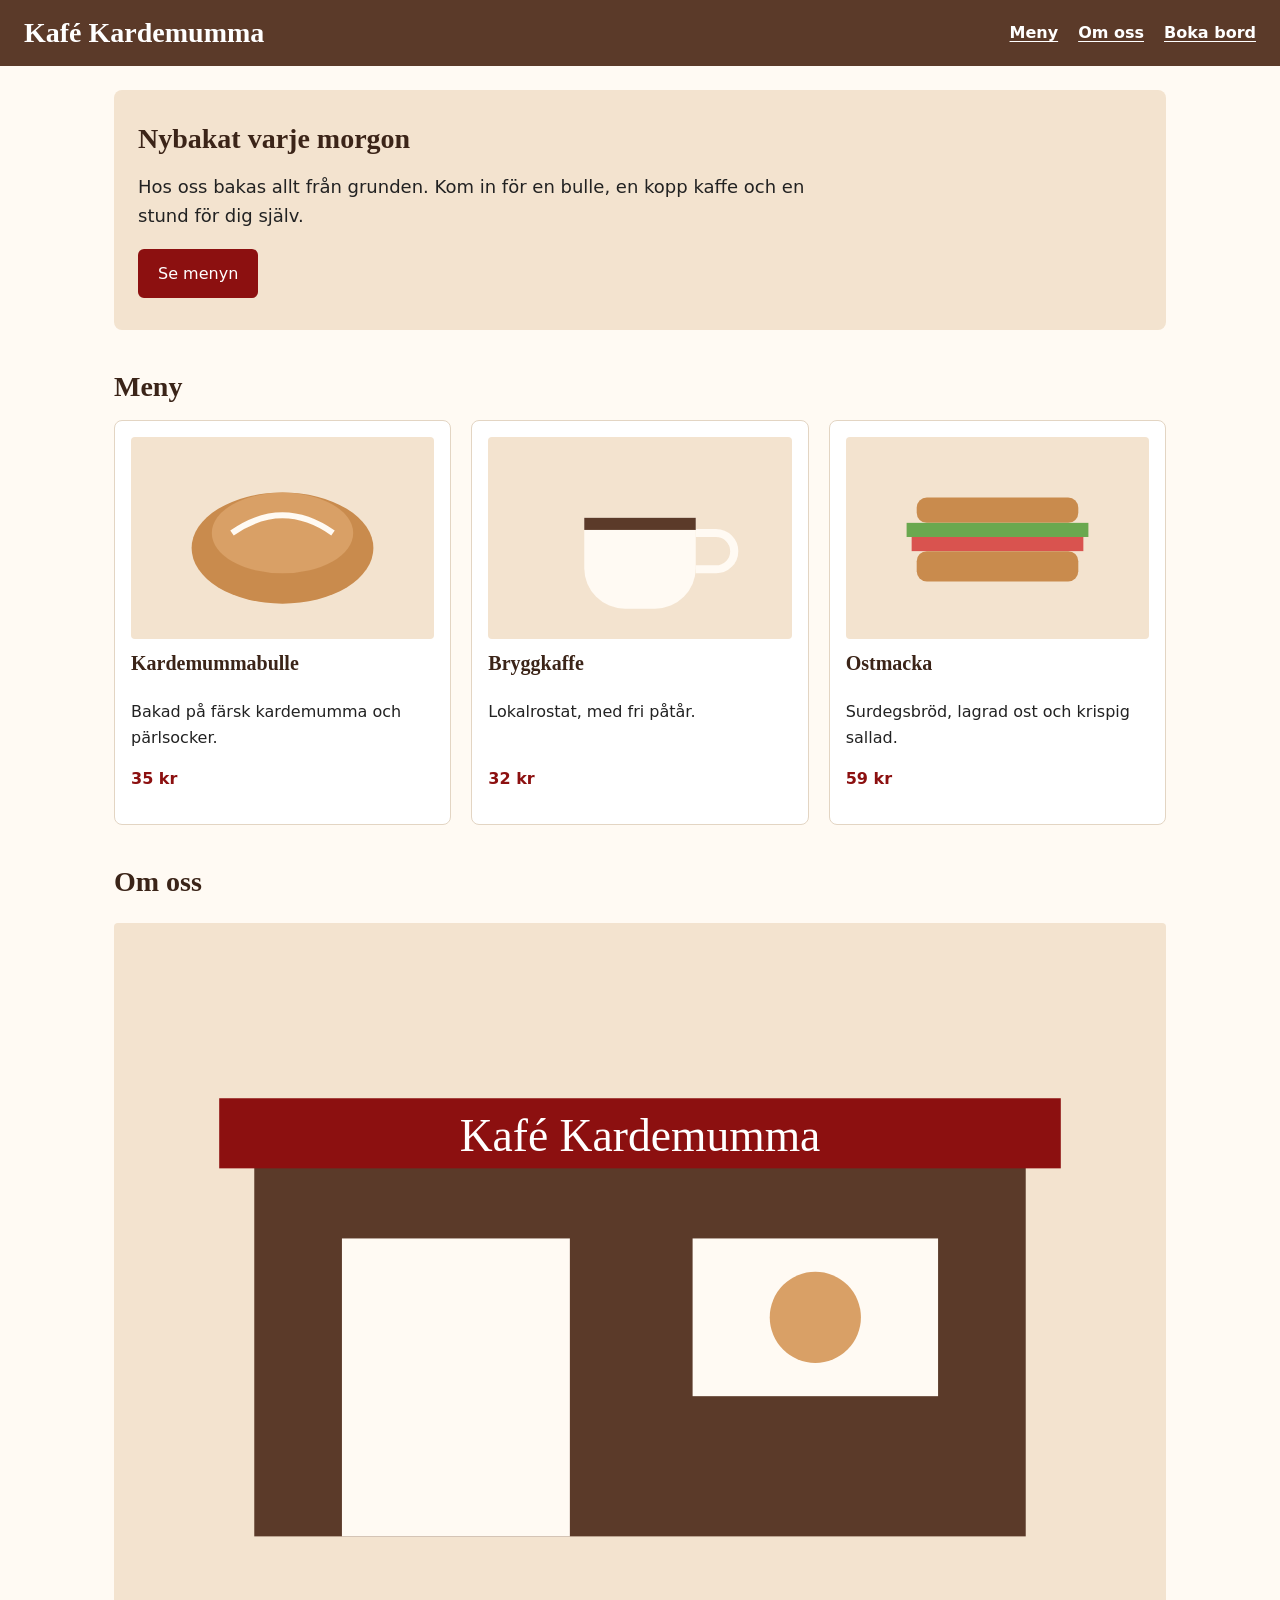
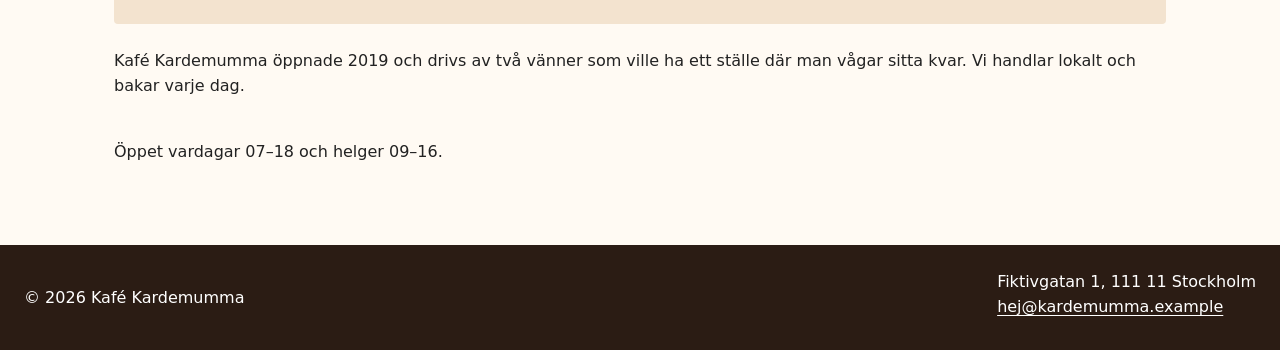
==== index.html @ 043c57f5 "Add files via upload" ====
<!DOCTYPE html>
<html lang="sv">
<head>
  <meta charset="UTF-8">
  <meta name="viewport" content="width=device-width, initial-scale=1.0">
  <title>Kafé Kardemumma – fika i hjärtat av Stockholm</title>
  <link rel="stylesheet" href="styles.css">
</head>
<body>
  <header>
    <h1>Kafé Kardemumma</h1>
    <nav aria-label="Huvudmeny">
      <ul>
        <li><a href="#meny">Meny</a></li>
        <li><a href="#om-oss">Om oss</a></li>
        <li><a href="kontakt.html">Boka bord</a></li>
      </ul>
    </nav>
  </header>

  <main>
    <section id="hero">
      <h2>Nybakat varje morgon</h2>
      <p>Hos oss bakas allt från grunden. Kom in för en bulle, en kopp kaffe och en stund för dig själv.</p>
      <a href="#meny" class="knapp">Se menyn</a>
    </section>

    <section id="meny">
      <h2>Meny</h2>
      <div class="meny-lista">
      <article>
        <img src="images/bulle.svg" alt="Illustration av en kardemummabulle">
        <h3>Kardemummabulle</h3>
        <p>Bakad på färsk kardemumma och pärlsocker.</p>
        <p class="pris">35 kr</p>
      </article>
      <article>
        <img src="images/kaffe.svg" alt="Illustration av en kaffekopp">
        <h3>Bryggkaffe</h3>
        <p>Lokalrostat, med fri påtår.</p>
        <p class="pris">32 kr</p>
      </article>
      <article>
        <img src="images/smorgas.svg" alt="Illustration av en smörgås">
        <h3>Ostmacka</h3>
        <p>Surdegsbröd, lagrad ost och krispig sallad.</p>
        <p class="pris">59 kr</p>
      </article>
      </div>
    </section>

    <section id="om-oss">
      <h2>Om oss</h2>
      <img src="images/kafe.svg" alt="Illustration av Kafé Kardemummas fasad">
      <p>Kafé Kardemumma öppnade 2019 och drivs av två vänner som ville ha ett ställe där man vågar sitta kvar. Vi handlar lokalt och bakar varje dag.</p>
      <p>Öppet vardagar 07–18 och helger 09–16.</p>
    </section>
  </main>

  <footer>
    <p>&copy; 2026 Kafé Kardemumma</p>
    <address>
      Fiktivgatan 1, 111 11 Stockholm<br>
      <a href="mailto:hej@kardemumma.example">hej@kardemumma.example</a>
    </address>
  </footer>
</body>
</html>
---- styles.css ----
/* ===== Dag 3: grunder, boxmodell ===== */
*,
*::before,
*::after {
  box-sizing: border-box;
}

body {
  margin: 0;
  font-family: Arial, sans-serif;
  color: #222222;
  background-color: #fffaf3;
}

header {
  background-color: #5b3a29;
  color: #ffffff;
  padding: 16px 24px;
}

header h1 {
  margin: 0 0 8px;
}

nav ul {
  list-style: none;
  margin: 0;
  padding: 0;
}

nav a {
  color: #ffffff;
}

main {
  padding: 24px;
  max-width: 1100px;
  margin: 0 auto;
}

section {
  margin-bottom: 40px;
}

article {
  background-color: #ffffff;
  border: 1px solid #e3d5c3;
  border-radius: 8px;
  padding: 16px;
  margin-bottom: 16px;
}

article img,
#om-oss img {
  max-width: 100%;
  height: auto;
  border-radius: 4px;
}

.knapp {
  display: inline-block;
  background-color: #8c1010;
  color: #ffffff;
  padding: 12px 20px;
  border: 0;
  border-radius: 6px;
  text-decoration: none;
}

footer {
  background-color: #2b1c14;
  color: #ffffff;
  padding: 24px;
}

footer a {
  color: #ffffff;
}

address {
  font-style: normal;
}

/* ===== Dag 4: typografi och färg ===== */
body {
  font-family: system-ui, -apple-system, "Segoe UI", Roboto, sans-serif;
  font-size: 1rem;
  line-height: 1.6;
}

h1,
h2,
h3 {
  font-family: Georgia, "Times New Roman", serif;
  line-height: 1.2;
  color: #3b2418;
}

header h1 {
  color: #ffffff;
  font-size: 1.75rem;
}

h2 {
  font-size: 1.75rem;
  margin: 0 0 16px;
}

h3 {
  font-size: 1.25rem;
  margin: 12px 0 8px;
}

.pris {
  font-weight: 700;
  color: #8c1010;
}

a {
  color: #8c1010;
  text-underline-offset: 3px;
}

a:hover {
  color: #5e0a0a;
}

nav a {
  font-weight: 600;
}

.knapp:hover {
  background-color: #6f0c0c;
}

a:focus-visible,
button:focus-visible,
input:focus-visible,
select:focus-visible,
textarea:focus-visible {
  outline: 3px solid #1a73e8;
  outline-offset: 2px;
}

#hero {
  background-color: #f3e3cf;
  padding: 32px 24px;
  border-radius: 8px;
}

#hero p {
  font-size: 1.125rem;
  max-width: 60ch;
}

/* Formulär */
.falt,
.val {
  margin-bottom: 16px;
}

label {
  display: block;
  font-weight: 600;
  margin-bottom: 4px;
}

.val label {
  display: inline;
  font-weight: 400;
  margin-left: 8px;
}

input[type="text"],
input[type="email"],
input[type="tel"],
input[type="date"],
select,
textarea {
  width: 100%;
  max-width: 28rem;
  padding: 10px 12px;
  border: 2px solid #8a7a6a;
  border-radius: 6px;
  font: inherit;
}

fieldset {
  border: 1px solid #e3d5c3;
  border-radius: 8px;
  margin: 0 0 16px;
  padding: 12px 16px;
}

legend {
  font-weight: 700;
  padding: 0 8px;
}

/* ===== Dag 5: Flexbox ===== */
header {
  display: flex;
  flex-wrap: wrap;
  align-items: center;
  justify-content: space-between;
  gap: 8px 24px;
}

header h1 {
  margin: 0;
}

nav ul {
  display: flex;
  gap: 20px;
}

footer {
  display: flex;
  flex-wrap: wrap;
  justify-content: space-between;
  gap: 16px;
}

article {
  display: flex;
  flex-direction: column;
}

article .pris {
  margin-top: auto;
}

/* ===== Dag 6: Grid ===== */
.meny-lista {
  display: grid;
  grid-template-columns: repeat(auto-fit, minmax(240px, 1fr));
  gap: 20px;
}

.meny-lista article {
  margin-bottom: 0;
}

#om-oss {
  display: grid;
  grid-template-columns: 1fr;
  gap: 8px 32px;
}

#om-oss h2 {
  grid-column: 1 / -1;
}
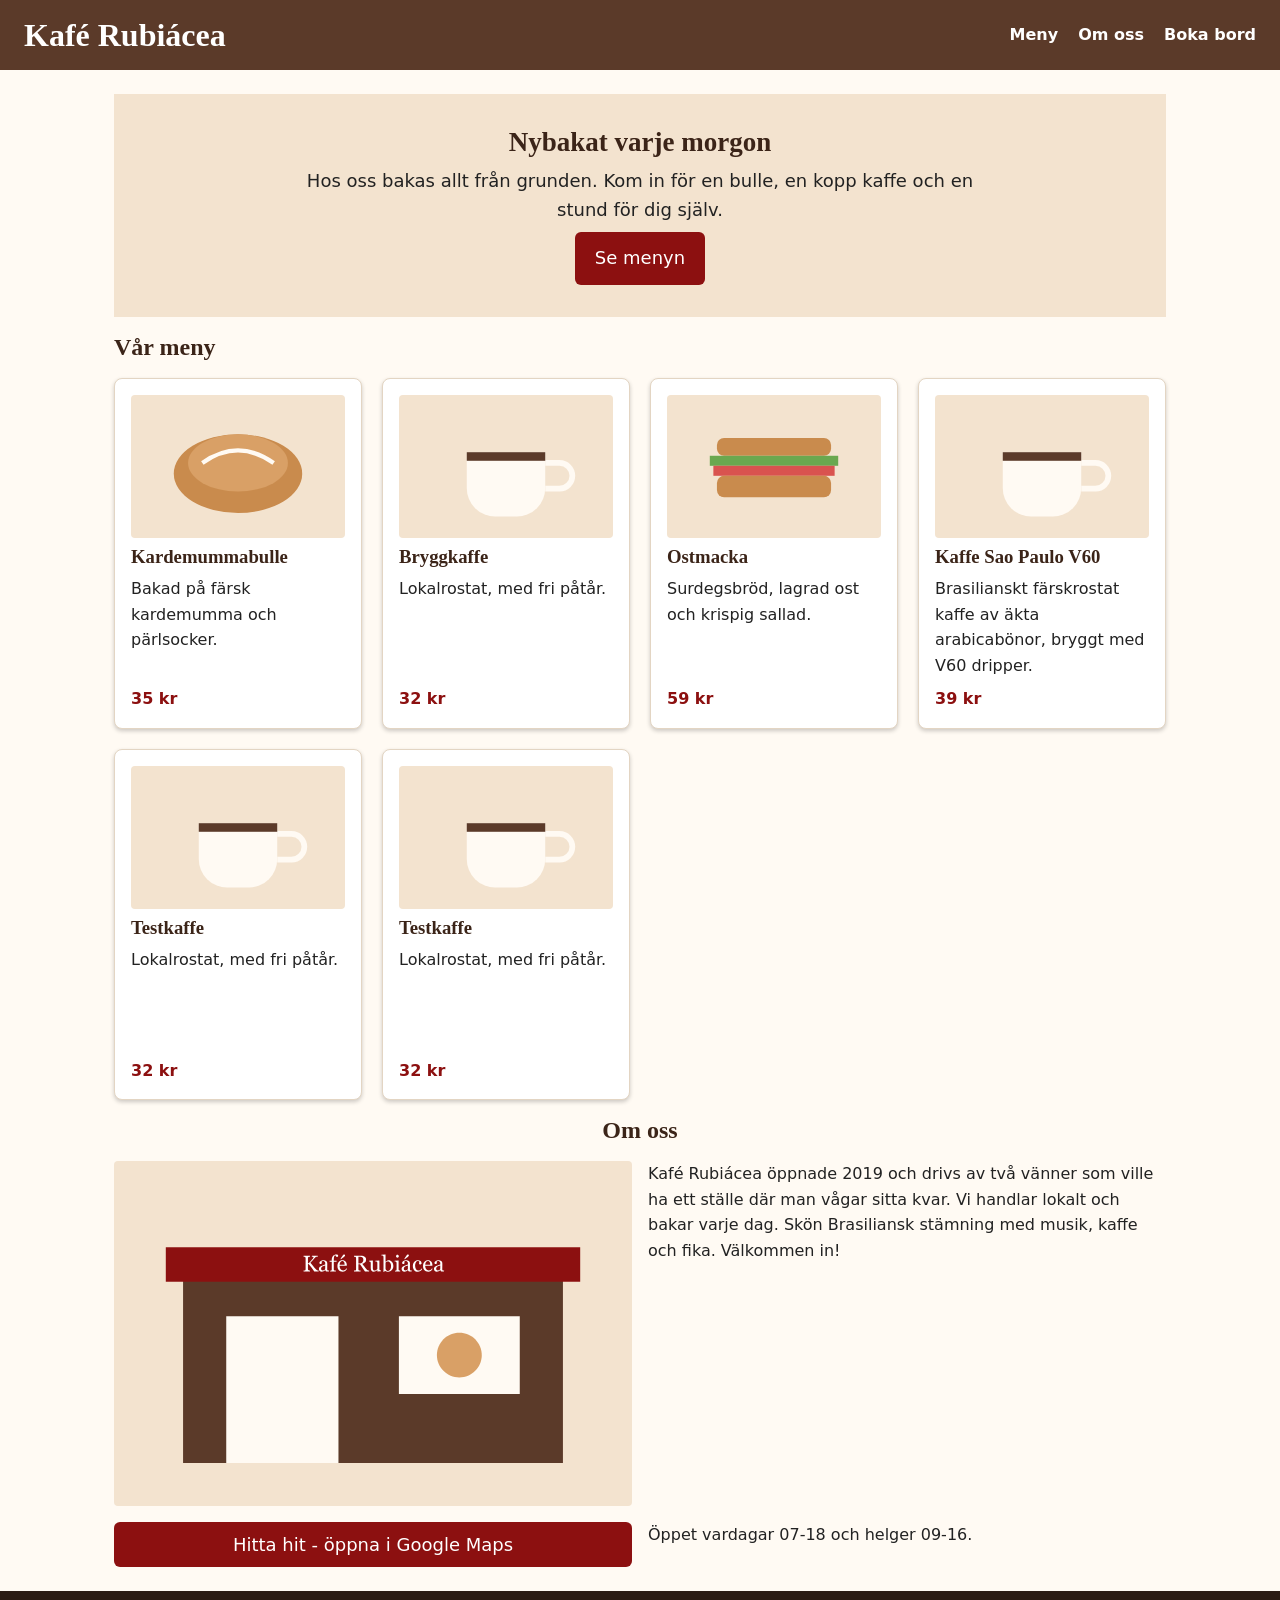
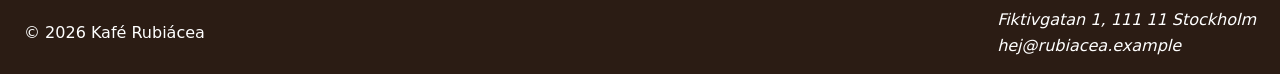
==== commit d9e8b470: "carry over prev files" ====
--- a/index.html
+++ b/index.html
@@ -1,19 +1,21 @@
 <!DOCTYPE html>
 <html lang="sv">
+
 <head>
   <meta charset="UTF-8">
   <meta name="viewport" content="width=device-width, initial-scale=1.0">
-  <title>Kafé Kardemumma – fika i hjärtat av Stockholm</title>
+  <title>Kafé Rubiácea - fika i hjärtat av Stockholm</title>
   <link rel="stylesheet" href="styles.css">
 </head>
+
 <body>
   <header>
-    <h1>Kafé Kardemumma</h1>
+    <h1>Kafé Rubiácea</h1>
     <nav aria-label="Huvudmeny">
       <ul>
-        <li><a href="#meny">Meny</a></li>
-        <li><a href="#om-oss">Om oss</a></li>
-        <li><a href="kontakt.html">Boka bord</a></li>
+        <li><a href="#menu">Meny</a></li>
+        <li><a href="#about">Om oss</a></li>
+        <li><a href="contact.html">Boka bord</a></li>
       </ul>
     </nav>
   </header>
@@ -21,48 +23,85 @@
   <main>
     <section id="hero">
       <h2>Nybakat varje morgon</h2>
-      <p>Hos oss bakas allt från grunden. Kom in för en bulle, en kopp kaffe och en stund för dig själv.</p>
-      <a href="#meny" class="knapp">Se menyn</a>
+      <p>Hos oss bakas allt från grunden. Kom in för en bulle,
+        en kopp kaffe och en stund för dig själv.
+      </p>
+      <a href="#menu" class="btn">Se menyn</a>
     </section>
 
-    <section id="meny">
-      <h2>Meny</h2>
-      <div class="meny-lista">
-      <article>
-        <img src="images/bulle.svg" alt="Illustration av en kardemummabulle">
-        <h3>Kardemummabulle</h3>
-        <p>Bakad på färsk kardemumma och pärlsocker.</p>
-        <p class="pris">35 kr</p>
-      </article>
-      <article>
-        <img src="images/kaffe.svg" alt="Illustration av en kaffekopp">
-        <h3>Bryggkaffe</h3>
-        <p>Lokalrostat, med fri påtår.</p>
-        <p class="pris">32 kr</p>
-      </article>
-      <article>
-        <img src="images/smorgas.svg" alt="Illustration av en smörgås">
-        <h3>Ostmacka</h3>
-        <p>Surdegsbröd, lagrad ost och krispig sallad.</p>
-        <p class="pris">59 kr</p>
-      </article>
+    <section id="menu">
+      <h2>Vår meny</h2>
+      <div class="menu-list">
+        <article>
+          <img src="images/bulle.svg" alt="Nybakad kardemummabulle" width="400">
+          <h3>Kardemummabulle</h3>
+          <p>Bakad på färsk kardemumma och pärlsocker.</p>
+          <p class="price">35 kr</p>
+        </article>
+        <article>
+          <img src="images/kaffe.svg" alt="En kopp bryggkaffe" width="400">
+          <h3>Bryggkaffe</h3>
+          <p>Lokalrostat, med fri påtår.</p>
+          <p class="price">32 kr</p>
+        </article>
+        <article>
+          <img src="images/smorgas.svg" alt="Ostmacka på surdegsbröd" width="400">
+          <h3>Ostmacka</h3>
+          <p>Surdegsbröd, lagrad ost och krispig sallad.</p>
+          <p class="price">59 kr</p>
+        </article>
+        <article class="special">
+          <img src="images/kaffe.svg" alt="En kopp brasilianskt kaffe" width="400">
+          <h3>Kaffe Sao Paulo V60</h3>
+          <p>Brasilianskt färskrostat kaffe av äkta arabicabönor, bryggt med V60 dripper.</p>
+          <p class="price">39 kr</p>
+        </article>
+
+        <article class="test">
+          <img src="images/kaffe.svg" alt="En kopp bryggkaffe" width="400">
+          <h3>Testkaffe</h3>
+          <p>Lokalrostat, med fri påtår.</p>
+          <p class="price">32 kr</p>
+        </article>
+        <article class="test">
+          <img src="images/kaffe.svg" alt="En kopp bryggkaffe" width="400">
+          <h3>Testkaffe</h3>
+          <p>Lokalrostat, med fri påtår.</p>
+          <p class="price">32 kr</p>
+        </article>
       </div>
     </section>
 
-    <section id="om-oss">
+    <section id="about">
       <h2>Om oss</h2>
-      <img src="images/kafe.svg" alt="Illustration av Kafé Kardemummas fasad">
-      <p>Kafé Kardemumma öppnade 2019 och drivs av två vänner som ville ha ett ställe där man vågar sitta kvar. Vi handlar lokalt och bakar varje dag.</p>
-      <p>Öppet vardagar 07–18 och helger 09–16.</p>
+      <img src="images/kafe-rubiacea.svg" alt="Kafé Rubiáceas lokal i Stockholm" width="600">
+      <p>Kafé Rubiácea öppnade 2019 och drivs av två vänner
+        som ville ha ett ställe där man vågar sitta kvar.
+        Vi handlar lokalt och bakar varje dag.
+        Skön Brasiliansk stämning med musik, kaffe och fika.
+        Välkommen in!
+      </p>
+      <p>Öppet vardagar 07-18 och helger 09-16.</p>
+
+      <button class="btn" type="button" onclick="window.open('https://maps.app.goo.gl/s6EpZg2KsWgxqwR49', '_blank')">
+        Hitta hit - öppna i Google Maps
+      </button>
+      <!-- Funkar nog bäst med <a href> tag här, 
+        men testar använda knapp, båda bättre än <div>: 
+        visar browsern att det är interaktivt,
+        ger fokus och tabbning,
+        visar funktionen för skärmläsare 
+      -->
     </section>
   </main>
 
   <footer>
-    <p>&copy; 2026 Kafé Kardemumma</p>
+    <p>&copy; 2026 Kafé Rubiácea</p>
     <address>
       Fiktivgatan 1, 111 11 Stockholm<br>
-      <a href="mailto:hej@kardemumma.example">hej@kardemumma.example</a>
+      <a href="mailto:hej@rubiacea.example">hej@rubiacea.example</a>
     </address>
   </footer>
 </body>
-</html>
+
+</html>
--- a/styles.css
+++ b/styles.css
@@ -1,253 +1,250 @@
-/* ===== Dag 3: grunder, boxmodell ===== */
+:root {
+	--color-background: #fffaf3;
+	--color-header: #5b3a29;
+	--color-footer: #2b1c14;
+	--color-accent: #8c1010;
+	--color-accent-hover: #6f0c0c;
+	--color-text: #222222;
+	--color-text-light: #ffffff;
+	--color-heading: #3b2418;
+	--color-card-background: #ffffff;
+	--color-card-border: #e3d5c3;
+	--color-hero-background: #f3e3cf;
+	--color-link: #8c1010;
+	--color-link-hover: #5e0a0a;
+	--color-focus: #1a73e8;
+	--color-input-border: #8a7a6a;
+
+	--font-family-body: system-ui, Segoe UI, Roboto, sans-serif;
+	--font-size-body: 1rem;
+	--line-height-body: 1.6;
+
+	--font-family-heading: Georgia, serif;
+	--font-size-h1: 1.75rem;
+	--font-size-h2: 1.75rem;
+	--font-size-h3: 1.25rem;
+	--line-height-heading: 1.2;
+
+	--font-family-hero: system-ui;
+	--font-size-hero: 1.125rem;
+	--line-height-hero: 1.6;
+}
+/* 
+*Kontrastkontroll:
+*Rubrik och nav mot header-bakgrund = 10:1
+*(röd accent-färg för nav mot brun headerbakgrund ger 1.06:1, funkar ej)
+*Rubrik mot hero-bakgrund = 11:1
+*Brödtext mot hero-bakgrund = 12.6:1
+*Text mot knapp-bakgrund = 9.5:1
+*Pristext mot kortbakgrund = 9.5:1
+*/
+
 *,
 *::before,
 *::after {
-  box-sizing: border-box;
+	box-sizing: border-box;
+	padding: 0;
+	margin: 0;
+}
+*:focus-visible {
+	outline: 3px solid var(--color-focus);
+	outline-offset: 2px;
 }
 
 body {
-  margin: 0;
-  font-family: Arial, sans-serif;
-  color: #222222;
-  background-color: #fffaf3;
-}
-
-header {
-  background-color: #5b3a29;
-  color: #ffffff;
-  padding: 16px 24px;
-}
-
-header h1 {
-  margin: 0 0 8px;
-}
-
-nav ul {
-  list-style: none;
-  margin: 0;
-  padding: 0;
-}
-
-nav a {
-  color: #ffffff;
-}
-
-main {
-  padding: 24px;
-  max-width: 1100px;
-  margin: 0 auto;
-}
-
-section {
-  margin-bottom: 40px;
-}
-
-article {
-  background-color: #ffffff;
-  border: 1px solid #e3d5c3;
-  border-radius: 8px;
-  padding: 16px;
-  margin-bottom: 16px;
-}
-
-article img,
-#om-oss img {
-  max-width: 100%;
-  height: auto;
-  border-radius: 4px;
-}
-
-.knapp {
-  display: inline-block;
-  background-color: #8c1010;
-  color: #ffffff;
-  padding: 12px 20px;
-  border: 0;
-  border-radius: 6px;
-  text-decoration: none;
-}
-
-footer {
-  background-color: #2b1c14;
-  color: #ffffff;
-  padding: 24px;
-}
-
-footer a {
-  color: #ffffff;
-}
-
-address {
-  font-style: normal;
-}
-
-/* ===== Dag 4: typografi och färg ===== */
-body {
-  font-family: system-ui, -apple-system, "Segoe UI", Roboto, sans-serif;
-  font-size: 1rem;
-  line-height: 1.6;
+	background-color: var(--color-background);
+	color: var(--color-text);
+	font-family: var(--font-family-body);
+	font-size: var(--font-size-body);
+	line-height: var(--line-height-body);
+
+  /* display: grid;
+  grid-template-rows: auto 1fr auto; */
+
+  min-height: 100vh;
+	/* display: flex;
+	flex-direction: column;
+	justify-content: space-between; */
+	/* gap: 16px; */
 }
 
 h1,
 h2,
 h3 {
-  font-family: Georgia, "Times New Roman", serif;
-  line-height: 1.2;
-  color: #3b2418;
-}
-
+	color: var(--color-heading);
+	font-family: var(--font-family-heading);
+	line-height: var(--line-height-heading);
+}
+
+/* *Flexbox, Motivering:
+* Ändras endast horizontellt på en linje, med eventuell wrap (eller hamburger meny) */
+header {
+	background-color: var(--color-header);
+	padding: 16px 24px;
+	display: flex;
+	justify-content: space-between;
+	align-items: center;
+	flex-wrap: wrap;
+	gap: 20px;
+}
 header h1 {
-  color: #ffffff;
-  font-size: 1.75rem;
-}
-
-h2 {
-  font-size: 1.75rem;
-  margin: 0 0 16px;
-}
-
-h3 {
-  font-size: 1.25rem;
-  margin: 12px 0 8px;
-}
-
-.pris {
-  font-weight: 700;
-  color: #8c1010;
-}
-
-a {
-  color: #8c1010;
-  text-underline-offset: 3px;
-}
-
-a:hover {
-  color: #5e0a0a;
-}
-
-nav a {
-  font-weight: 600;
-}
-
-.knapp:hover {
-  background-color: #6f0c0c;
-}
-
-a:focus-visible,
-button:focus-visible,
-input:focus-visible,
-select:focus-visible,
-textarea:focus-visible {
-  outline: 3px solid #1a73e8;
-  outline-offset: 2px;
+	color: var(--color-text-light);
+}
+nav ul {
+	list-style: none;
+	font-weight: bold;
+	display: flex;
+	gap: 20px;
+}
+
+footer {
+	background-color: var(--color-footer);
+	color: var(--color-text-light);
+	padding: 16px 24px;
+	display: flex;
+	justify-content: space-between;
+	align-items: center;
+	flex-wrap: wrap;
+	gap: 20px;
+  margin-top: auto;
+}
+
+nav a,
+footer a {
+	color: var(--color-text-light);
+	text-decoration: none;
+}
+nav a:hover,
+footer a:hover {
+	text-decoration: underline;
+}
+
+main {
+	max-width: 1100px;
+	margin: 0 auto;
+	padding: 24px;
 }
 
 #hero {
-  background-color: #f3e3cf;
-  padding: 32px 24px;
-  border-radius: 8px;
-}
-
+	background-color: var(--color-hero-background);
+	font-family: var(--font-family-hero);
+	font-size: var(--font-size-hero);
+	line-height: var(--line-height-hero);
+	padding: 32px 24px;
+	text-align: center;
+  margin-bottom: 16px;
+}
 #hero p {
-  font-size: 1.125rem;
-  max-width: 60ch;
-}
-
-/* Formulär */
-.falt,
-.val {
-  margin-bottom: 16px;
-}
-
-label {
-  display: block;
-  font-weight: 600;
-  margin-bottom: 4px;
-}
-
-.val label {
-  display: inline;
-  font-weight: 400;
-  margin-left: 8px;
-}
-
-input[type="text"],
-input[type="email"],
-input[type="tel"],
-input[type="date"],
+	max-width: 60ch;
+	margin: 8px auto;
+}
+
+/* *Grid-Layout, Motivering:
+*Skalar smidigare ned när skärmbredden minskas, 
+*oavsett hur många items/kort det är i menyn, 
+*utan media-query, med bara 60% kod jämfört med flexbox! */
+.menu-list {
+	max-width: 1100px;
+  margin: 16px 0;
+	display: grid;
+	grid-template-columns: repeat(auto-fit, minmax(240px, 1fr));
+  grid-auto-rows: 1fr;
+	gap: 20px;
+}
+/* *Flexbox-Layout i article då den bara skalas vertikalt */
+article {
+	background-color: var(--color-card-background);
+	border: 1px solid var(--color-card-border);
+	border-radius: 8px;
+	padding: 16px;
+	box-shadow: 0 2px 4px rgba(0, 0, 0, 0.2);
+	display: flex;
+	flex-direction: column;
+  align-items: flex-start;
+	gap: 8px;
+}
+ article .price {
+	color: var(--color-accent);
+	font-weight: bold;
+	margin-top: auto;
+}
+article:hover {
+	transform: scale(1.02) rotate(1deg);
+	transition: transform 0.2s ease-in-out;
+}
+
+img {
+	max-width: 100%;
+	/* height: auto; */
+	border-radius: 4px;
+}
+article img {
+  max-height: 240px;
+  width: auto;
+}
+
+/* *Grid-Layout, Motivering:
+* Delar upp bild, text och knapp (väldigt olika storlekar) 
+*i tydliga kvadranter utan behov av flex-container-divs */
+#about {
+  display: grid;
+  grid-template-columns: 1fr 1fr;
+  gap: 16px;
+}
+#about h2 {
+  text-align: center;
+  grid-column: 1 / -1
+}
+#about p {
+	max-width: 60ch;
+}
+#about .btn {
+  grid-column: 1;
+  grid-row: 3;
+}
+#about img {
+  width: 100%;
+  height: 100%;
+  object-fit: cover;
+  object-position: center;
+}
+
+.btn {
+	background-color: var(--color-accent);
+	color: var(--color-text-light);
+	font-family: var(--font-family-hero);
+	font-size: var(--font-size-hero);
+	padding: 12px 20px;
+	border: none;
+	border-radius: 6px;
+	text-decoration: none;
+	display: inline-block;
+}
+.btn:hover {
+	background-color: var(--color-accent-hover);
+	cursor: pointer;
+}
+
+input,
 select,
+fieldset,
 textarea {
-  width: 100%;
-  max-width: 28rem;
-  padding: 10px 12px;
-  border: 2px solid #8a7a6a;
-  border-radius: 6px;
-  font: inherit;
-}
-
-fieldset {
-  border: 1px solid #e3d5c3;
-  border-radius: 8px;
-  margin: 0 0 16px;
-  padding: 12px 16px;
-}
-
+	font: inherit;
+	padding: 4px 8px;
+	margin: 8px 0;
+	border-radius: 4px;
+	border: 2px solid var(--color-input-border);
+}
+input[type='text'],
+input[type='email'],
+textarea {
+	width: 100%;
+	max-width: 28rem;
+}
+label,
 legend {
-  font-weight: 700;
-  padding: 0 8px;
-}
-
-/* ===== Dag 5: Flexbox ===== */
-header {
-  display: flex;
-  flex-wrap: wrap;
-  align-items: center;
-  justify-content: space-between;
-  gap: 8px 24px;
-}
-
-header h1 {
-  margin: 0;
-}
-
-nav ul {
-  display: flex;
-  gap: 20px;
-}
-
-footer {
-  display: flex;
-  flex-wrap: wrap;
-  justify-content: space-between;
-  gap: 16px;
-}
-
-article {
-  display: flex;
-  flex-direction: column;
-}
-
-article .pris {
-  margin-top: auto;
-}
-
-/* ===== Dag 6: Grid ===== */
-.meny-lista {
-  display: grid;
-  grid-template-columns: repeat(auto-fit, minmax(240px, 1fr));
-  gap: 20px;
-}
-
-.meny-lista article {
-  margin-bottom: 0;
-}
-
-#om-oss {
-  display: grid;
-  grid-template-columns: 1fr;
-  gap: 8px 32px;
-}
-
-#om-oss h2 {
-  grid-column: 1 / -1;
-}
+	font-weight: bold;
+}
+form .btn {
+	margin-top: 16px;
+}
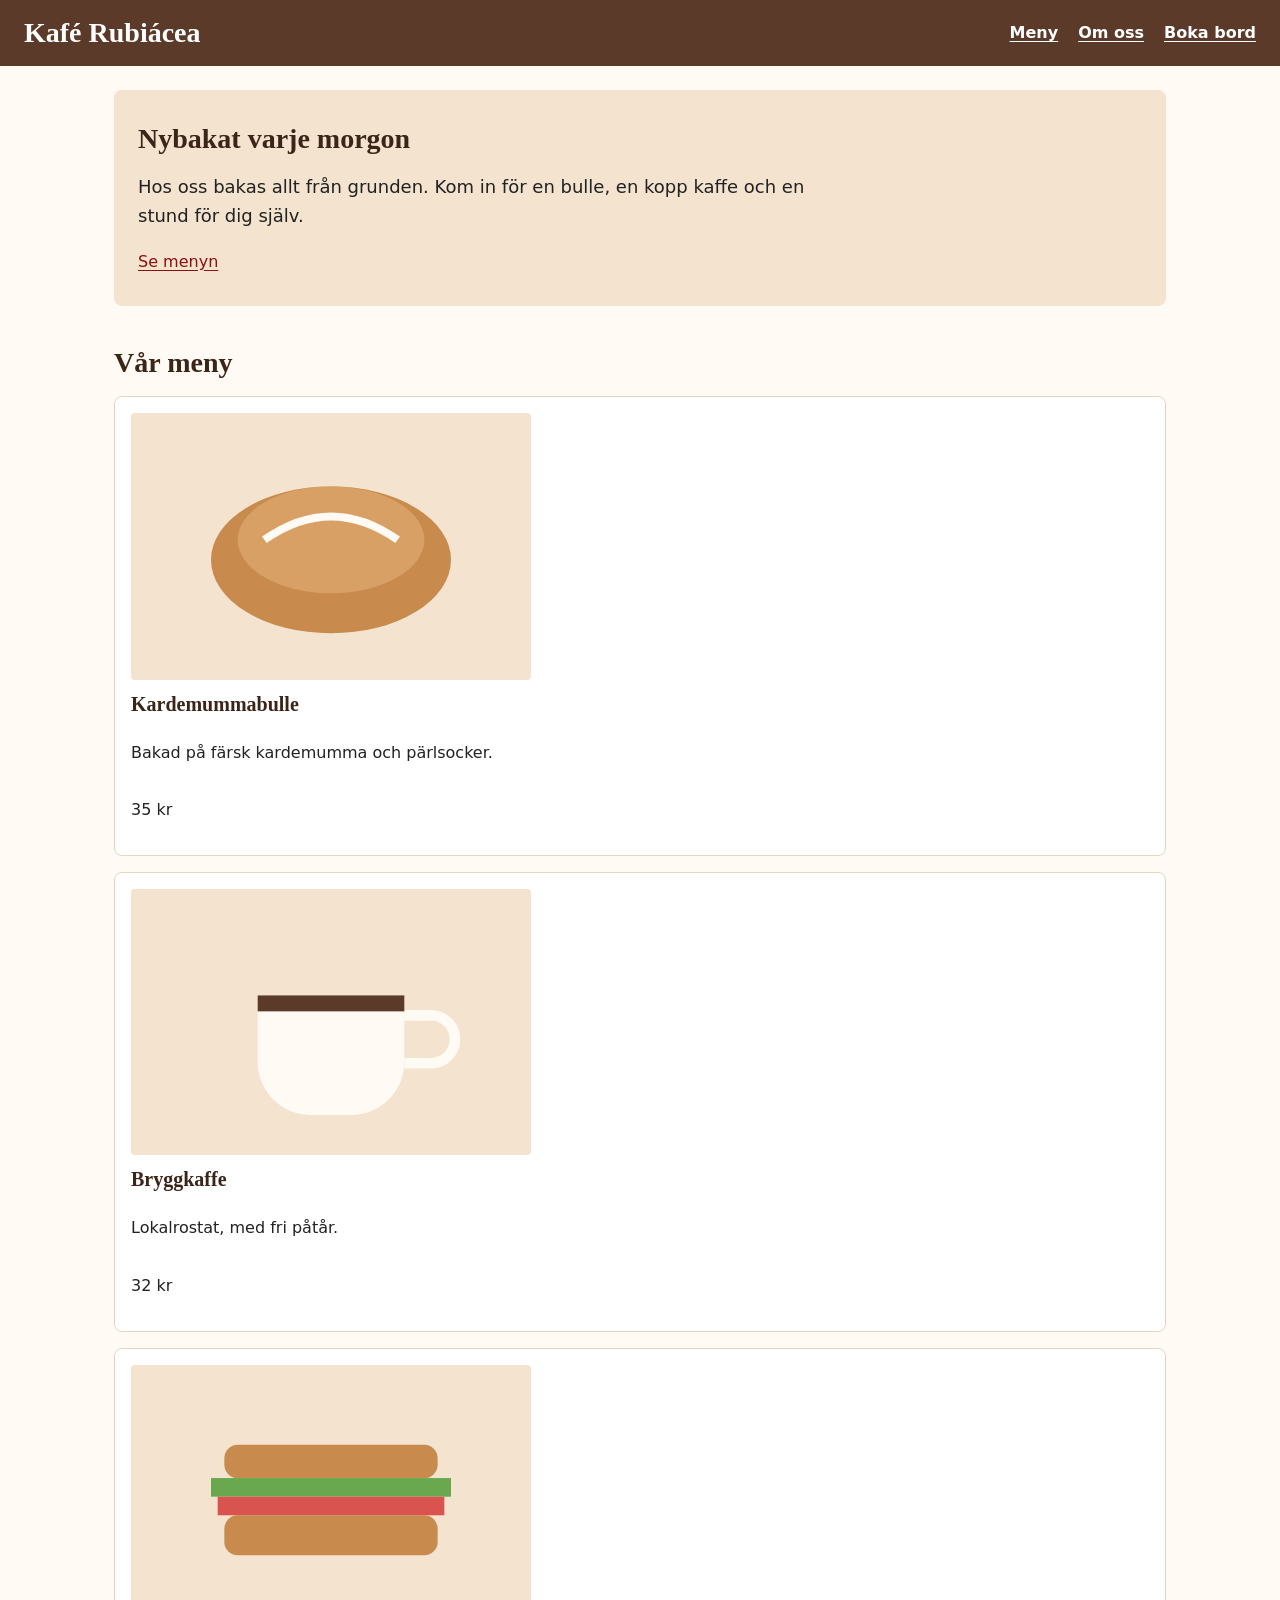
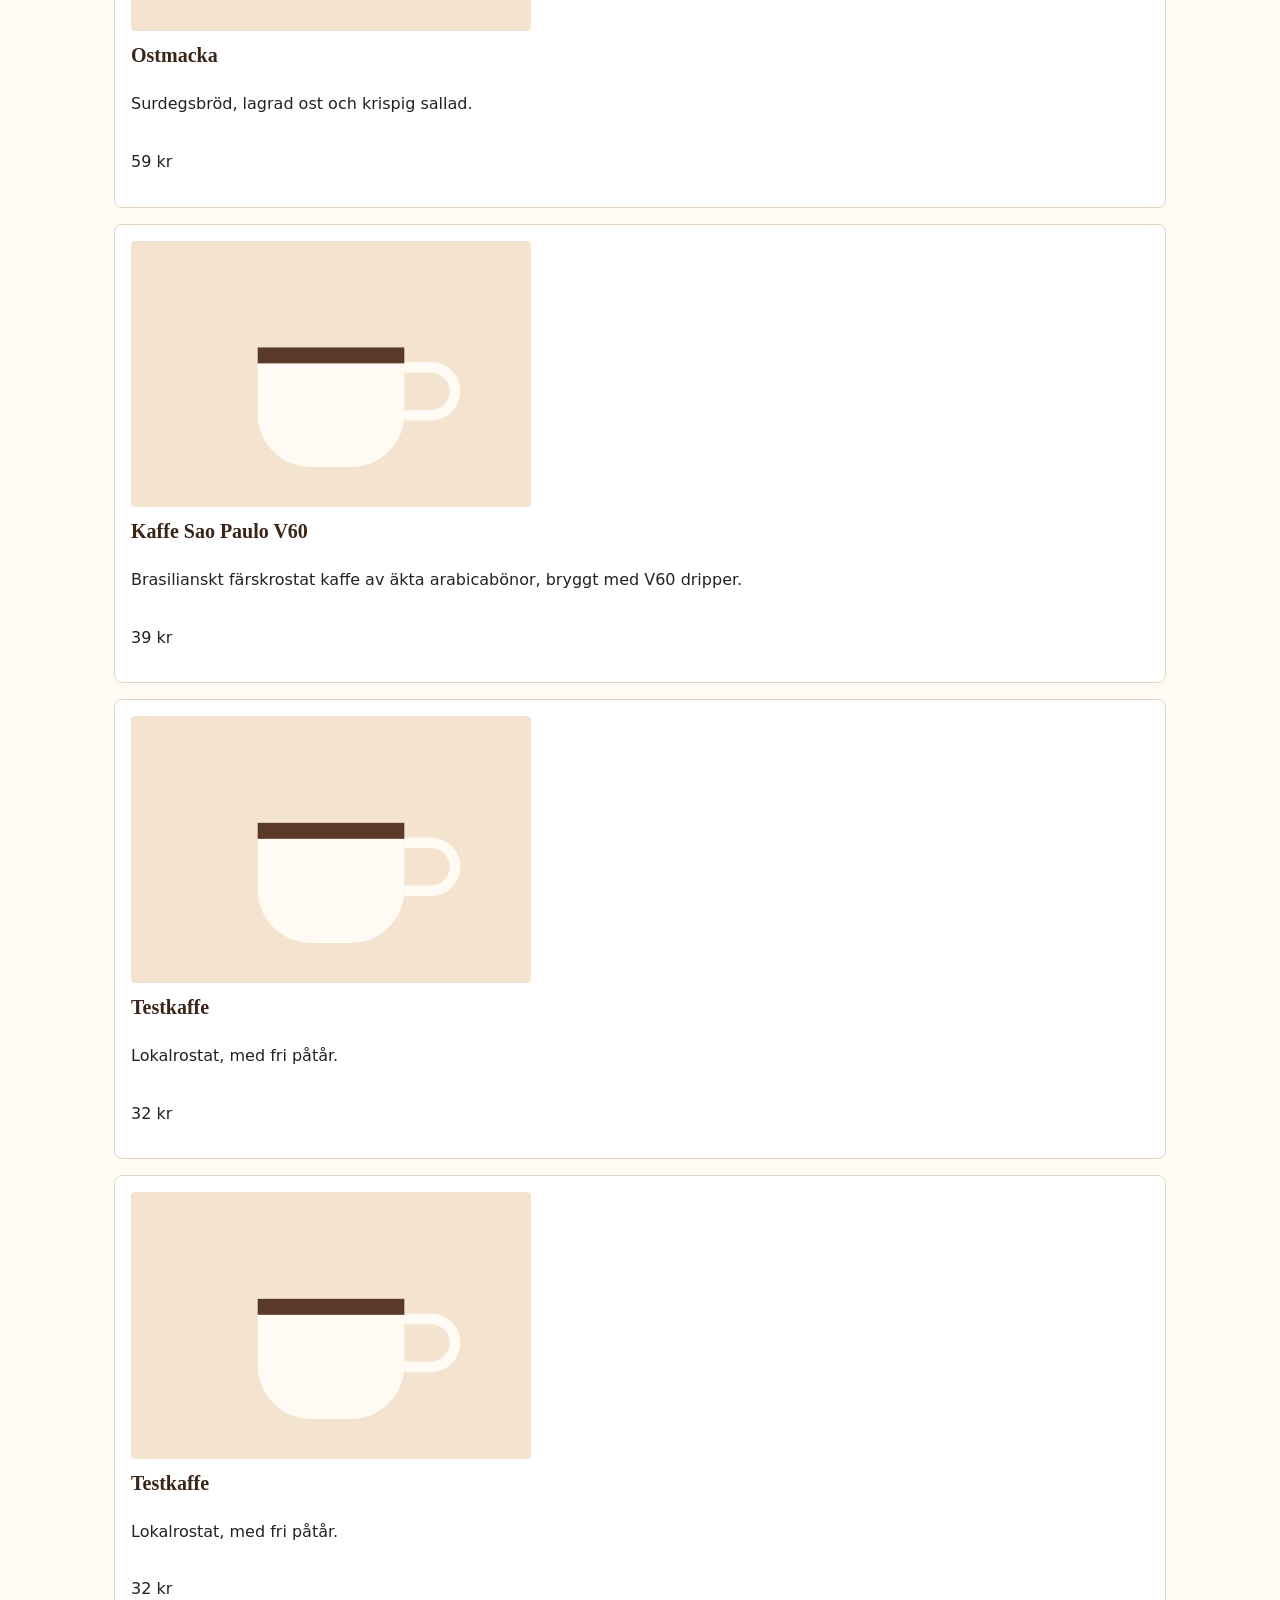
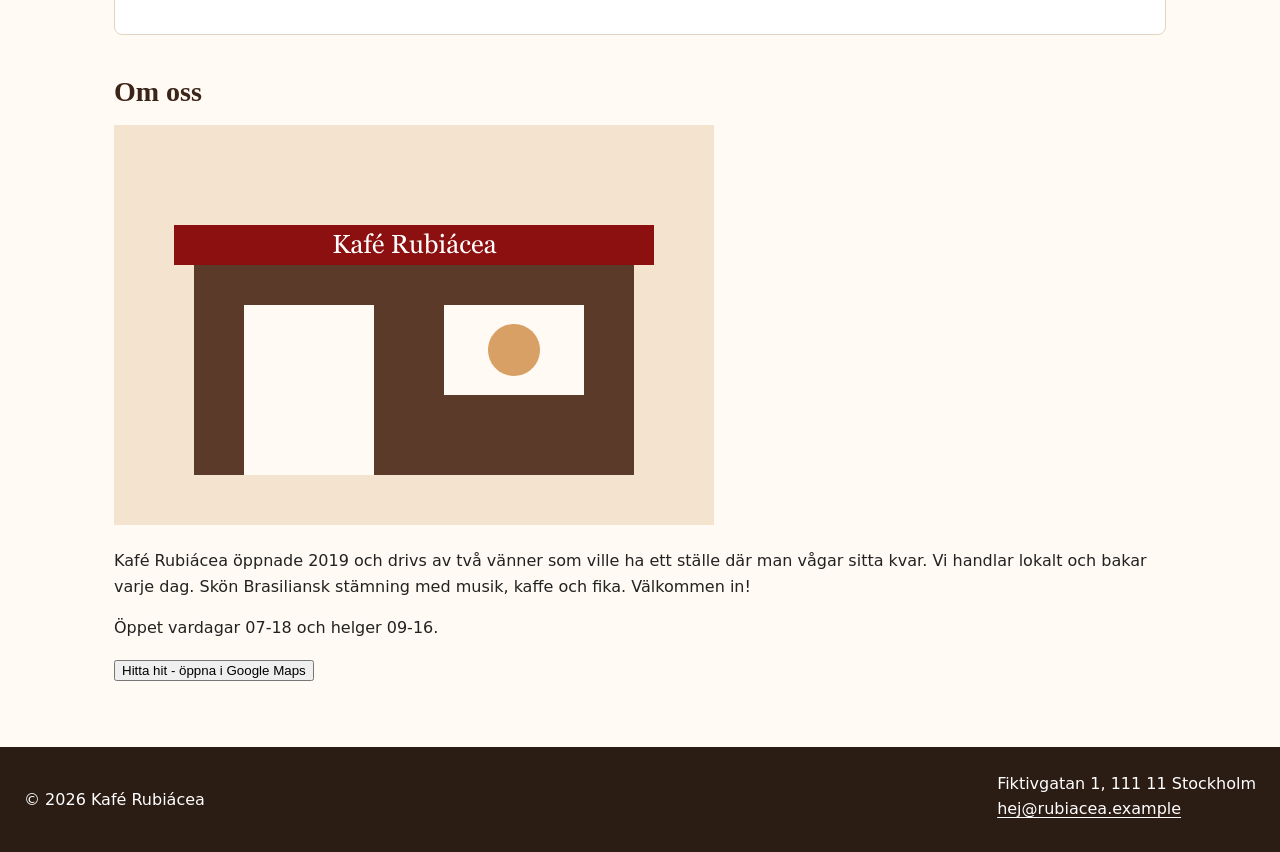
==== commit cc5d46e9: "update styles for new task and replace with uppgift.css" ====
--- a/index.html
+++ b/index.html
@@ -5,7 +5,8 @@
   <meta charset="UTF-8">
   <meta name="viewport" content="width=device-width, initial-scale=1.0">
   <title>Kafé Rubiácea - fika i hjärtat av Stockholm</title>
-  <link rel="stylesheet" href="styles.css">
+  <!-- <link rel="stylesheet" href="styles.css"> -->
+  <link rel="stylesheet" href="uppgift.css">
 </head>
 
 <body>
--- a/styles.css
+++ b/styles.css
@@ -29,15 +29,6 @@
 	--font-size-hero: 1.125rem;
 	--line-height-hero: 1.6;
 }
-/* 
-*Kontrastkontroll:
-*Rubrik och nav mot header-bakgrund = 10:1
-*(röd accent-färg för nav mot brun headerbakgrund ger 1.06:1, funkar ej)
-*Rubrik mot hero-bakgrund = 11:1
-*Brödtext mot hero-bakgrund = 12.6:1
-*Text mot knapp-bakgrund = 9.5:1
-*Pristext mot kortbakgrund = 9.5:1
-*/
 
 *,
 *::before,
@@ -76,8 +67,6 @@
 	line-height: var(--line-height-heading);
 }
 
-/* *Flexbox, Motivering:
-* Ändras endast horizontellt på en linje, med eventuell wrap (eller hamburger meny) */
 header {
 	background-color: var(--color-header);
 	padding: 16px 24px;
@@ -139,10 +128,6 @@
 	margin: 8px auto;
 }
 
-/* *Grid-Layout, Motivering:
-*Skalar smidigare ned när skärmbredden minskas, 
-*oavsett hur många items/kort det är i menyn, 
-*utan media-query, med bara 60% kod jämfört med flexbox! */
 .menu-list {
 	max-width: 1100px;
   margin: 16px 0;
@@ -151,7 +136,7 @@
   grid-auto-rows: 1fr;
 	gap: 20px;
 }
-/* *Flexbox-Layout i article då den bara skalas vertikalt */
+
 article {
 	background-color: var(--color-card-background);
 	border: 1px solid var(--color-card-border);
@@ -183,9 +168,6 @@
   width: auto;
 }
 
-/* *Grid-Layout, Motivering:
-* Delar upp bild, text och knapp (väldigt olika storlekar) 
-*i tydliga kvadranter utan behov av flex-container-divs */
 #about {
   display: grid;
   grid-template-columns: 1fr 1fr;
--- a/uppgift.css
+++ b/uppgift.css
@@ -0,0 +1,253 @@
+/* ===== Dag 3: grunder, boxmodell ===== */
+*,
+*::before,
+*::after {
+  box-sizing: border-box;
+}
+
+body {
+  margin: 0;
+  font-family: Arial, sans-serif;
+  color: #222222;
+  background-color: #fffaf3;
+}
+
+header {
+  background-color: #5b3a29;
+  color: #ffffff;
+  padding: 16px 24px;
+}
+
+header h1 {
+  margin: 0 0 8px;
+}
+
+nav ul {
+  list-style: none;
+  margin: 0;
+  padding: 0;
+}
+
+nav a {
+  color: #ffffff;
+}
+
+main {
+  padding: 24px;
+  max-width: 1100px;
+  margin: 0 auto;
+}
+
+section {
+  margin-bottom: 40px;
+}
+
+article {
+  background-color: #ffffff;
+  border: 1px solid #e3d5c3;
+  border-radius: 8px;
+  padding: 16px;
+  margin-bottom: 16px;
+}
+
+article img,
+#om-oss img {
+  max-width: 100%;
+  height: auto;
+  border-radius: 4px;
+}
+
+.knapp {
+  display: inline-block;
+  background-color: #8c1010;
+  color: #ffffff;
+  padding: 12px 20px;
+  border: 0;
+  border-radius: 6px;
+  text-decoration: none;
+}
+
+footer {
+  background-color: #2b1c14;
+  color: #ffffff;
+  padding: 24px;
+}
+
+footer a {
+  color: #ffffff;
+}
+
+address {
+  font-style: normal;
+}
+
+/* ===== Dag 4: typografi och färg ===== */
+body {
+  font-family: system-ui, -apple-system, "Segoe UI", Roboto, sans-serif;
+  font-size: 1rem;
+  line-height: 1.6;
+}
+
+h1,
+h2,
+h3 {
+  font-family: Georgia, "Times New Roman", serif;
+  line-height: 1.2;
+  color: #3b2418;
+}
+
+header h1 {
+  color: #ffffff;
+  font-size: 1.75rem;
+}
+
+h2 {
+  font-size: 1.75rem;
+  margin: 0 0 16px;
+}
+
+h3 {
+  font-size: 1.25rem;
+  margin: 12px 0 8px;
+}
+
+.pris {
+  font-weight: 700;
+  color: #8c1010;
+}
+
+a {
+  color: #8c1010;
+  text-underline-offset: 3px;
+}
+
+a:hover {
+  color: #5e0a0a;
+}
+
+nav a {
+  font-weight: 600;
+}
+
+.knapp:hover {
+  background-color: #6f0c0c;
+}
+
+a:focus-visible,
+button:focus-visible,
+input:focus-visible,
+select:focus-visible,
+textarea:focus-visible {
+  outline: 3px solid #1a73e8;
+  outline-offset: 2px;
+}
+
+#hero {
+  background-color: #f3e3cf;
+  padding: 32px 24px;
+  border-radius: 8px;
+}
+
+#hero p {
+  font-size: 1.125rem;
+  max-width: 60ch;
+}
+
+/* Formulär */
+.falt,
+.val {
+  margin-bottom: 16px;
+}
+
+label {
+  display: block;
+  font-weight: 600;
+  margin-bottom: 4px;
+}
+
+.val label {
+  display: inline;
+  font-weight: 400;
+  margin-left: 8px;
+}
+
+input[type="text"],
+input[type="email"],
+input[type="tel"],
+input[type="date"],
+select,
+textarea {
+  width: 100%;
+  max-width: 28rem;
+  padding: 10px 12px;
+  border: 2px solid #8a7a6a;
+  border-radius: 6px;
+  font: inherit;
+}
+
+fieldset {
+  border: 1px solid #e3d5c3;
+  border-radius: 8px;
+  margin: 0 0 16px;
+  padding: 12px 16px;
+}
+
+legend {
+  font-weight: 700;
+  padding: 0 8px;
+}
+
+/* ===== Dag 5: Flexbox ===== */
+header {
+  display: flex;
+  flex-wrap: wrap;
+  align-items: center;
+  justify-content: space-between;
+  gap: 8px 24px;
+}
+
+header h1 {
+  margin: 0;
+}
+
+nav ul {
+  display: flex;
+  gap: 20px;
+}
+
+footer {
+  display: flex;
+  flex-wrap: wrap;
+  justify-content: space-between;
+  gap: 16px;
+}
+
+article {
+  display: flex;
+  flex-direction: column;
+}
+
+article .pris {
+  margin-top: auto;
+}
+
+/* ===== Dag 6: Grid ===== */
+.meny-lista {
+  display: grid;
+  grid-template-columns: repeat(auto-fit, minmax(240px, 1fr));
+  gap: 20px;
+}
+
+.meny-lista article {
+  margin-bottom: 0;
+}
+
+#om-oss {
+  display: grid;
+  grid-template-columns: 1fr;
+  gap: 8px 32px;
+}
+
+#om-oss h2 {
+  grid-column: 1 / -1;
+}
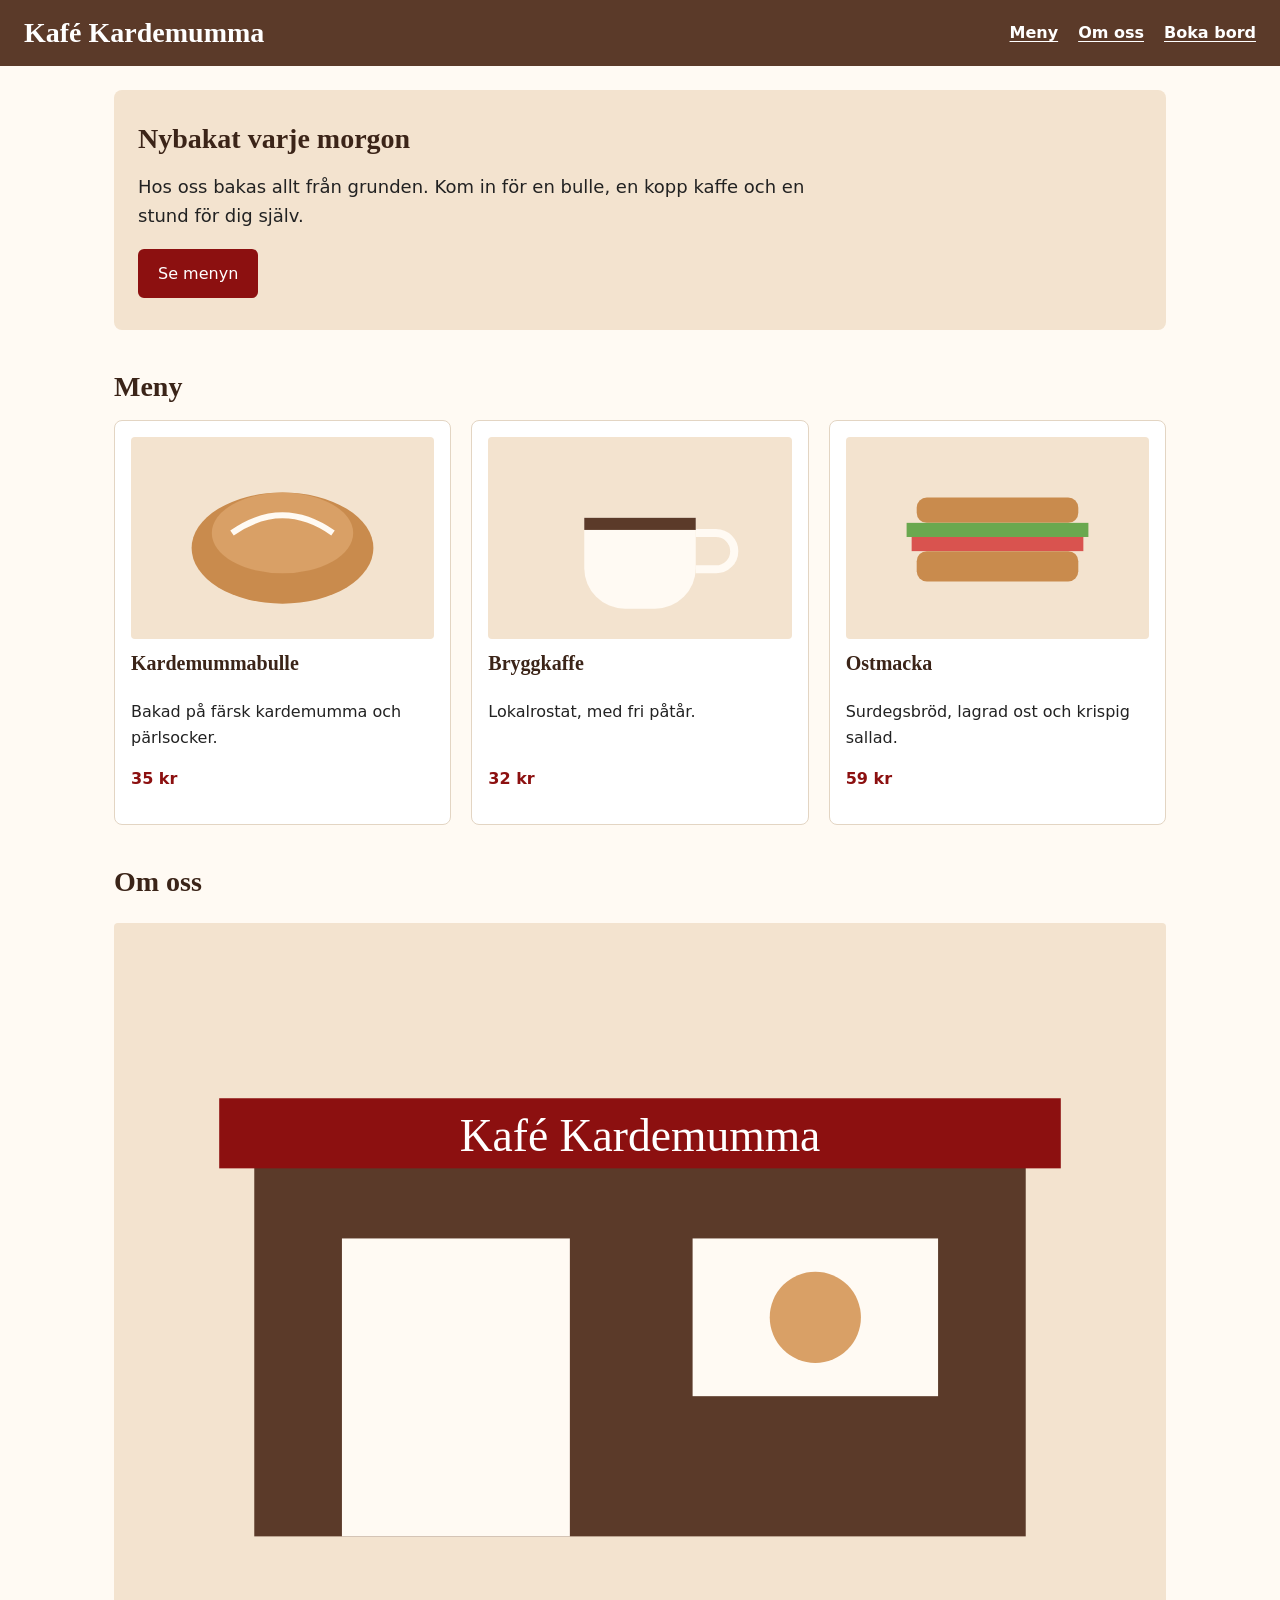
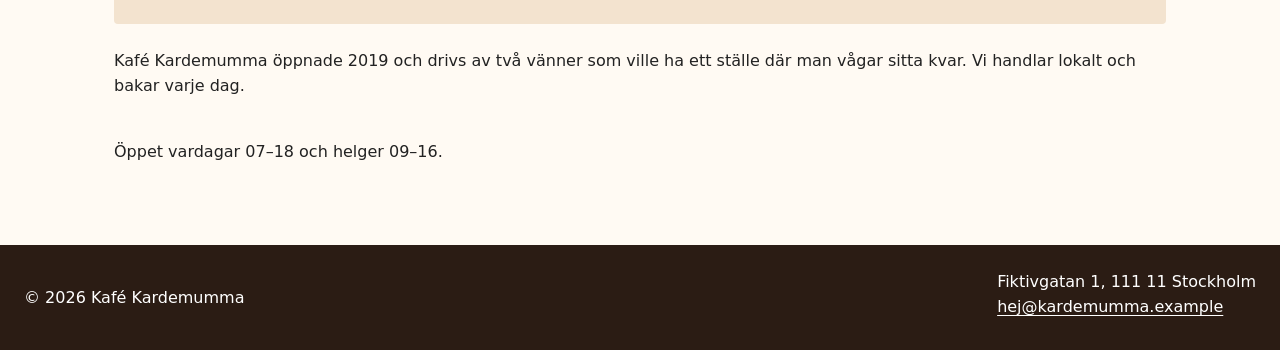
==== commit e26fa377: "reset to original files, couldn't find errors" ====
--- a/index.html
+++ b/index.html
@@ -1,22 +1,19 @@
 <!DOCTYPE html>
 <html lang="sv">
-
 <head>
   <meta charset="UTF-8">
   <meta name="viewport" content="width=device-width, initial-scale=1.0">
-  <title>Kafé Rubiácea - fika i hjärtat av Stockholm</title>
-  <!-- <link rel="stylesheet" href="styles.css"> -->
-  <link rel="stylesheet" href="uppgift.css">
+  <title>Kafé Kardemumma – fika i hjärtat av Stockholm</title>
+  <link rel="stylesheet" href="styles.css">
 </head>
-
 <body>
   <header>
-    <h1>Kafé Rubiácea</h1>
+    <h1>Kafé Kardemumma</h1>
     <nav aria-label="Huvudmeny">
       <ul>
-        <li><a href="#menu">Meny</a></li>
-        <li><a href="#about">Om oss</a></li>
-        <li><a href="contact.html">Boka bord</a></li>
+        <li><a href="#meny">Meny</a></li>
+        <li><a href="#om-oss">Om oss</a></li>
+        <li><a href="kontakt.html">Boka bord</a></li>
       </ul>
     </nav>
   </header>
@@ -24,85 +21,48 @@
   <main>
     <section id="hero">
       <h2>Nybakat varje morgon</h2>
-      <p>Hos oss bakas allt från grunden. Kom in för en bulle,
-        en kopp kaffe och en stund för dig själv.
-      </p>
-      <a href="#menu" class="btn">Se menyn</a>
+      <p>Hos oss bakas allt från grunden. Kom in för en bulle, en kopp kaffe och en stund för dig själv.</p>
+      <a href="#meny" class="knapp">Se menyn</a>
     </section>
 
-    <section id="menu">
-      <h2>Vår meny</h2>
-      <div class="menu-list">
-        <article>
-          <img src="images/bulle.svg" alt="Nybakad kardemummabulle" width="400">
-          <h3>Kardemummabulle</h3>
-          <p>Bakad på färsk kardemumma och pärlsocker.</p>
-          <p class="price">35 kr</p>
-        </article>
-        <article>
-          <img src="images/kaffe.svg" alt="En kopp bryggkaffe" width="400">
-          <h3>Bryggkaffe</h3>
-          <p>Lokalrostat, med fri påtår.</p>
-          <p class="price">32 kr</p>
-        </article>
-        <article>
-          <img src="images/smorgas.svg" alt="Ostmacka på surdegsbröd" width="400">
-          <h3>Ostmacka</h3>
-          <p>Surdegsbröd, lagrad ost och krispig sallad.</p>
-          <p class="price">59 kr</p>
-        </article>
-        <article class="special">
-          <img src="images/kaffe.svg" alt="En kopp brasilianskt kaffe" width="400">
-          <h3>Kaffe Sao Paulo V60</h3>
-          <p>Brasilianskt färskrostat kaffe av äkta arabicabönor, bryggt med V60 dripper.</p>
-          <p class="price">39 kr</p>
-        </article>
-
-        <article class="test">
-          <img src="images/kaffe.svg" alt="En kopp bryggkaffe" width="400">
-          <h3>Testkaffe</h3>
-          <p>Lokalrostat, med fri påtår.</p>
-          <p class="price">32 kr</p>
-        </article>
-        <article class="test">
-          <img src="images/kaffe.svg" alt="En kopp bryggkaffe" width="400">
-          <h3>Testkaffe</h3>
-          <p>Lokalrostat, med fri påtår.</p>
-          <p class="price">32 kr</p>
-        </article>
+    <section id="meny">
+      <h2>Meny</h2>
+      <div class="meny-lista">
+      <article>
+        <img src="images/bulle.svg" alt="Illustration av en kardemummabulle">
+        <h3>Kardemummabulle</h3>
+        <p>Bakad på färsk kardemumma och pärlsocker.</p>
+        <p class="pris">35 kr</p>
+      </article>
+      <article>
+        <img src="images/kaffe.svg" alt="Illustration av en kaffekopp">
+        <h3>Bryggkaffe</h3>
+        <p>Lokalrostat, med fri påtår.</p>
+        <p class="pris">32 kr</p>
+      </article>
+      <article>
+        <img src="images/smorgas.svg" alt="Illustration av en smörgås">
+        <h3>Ostmacka</h3>
+        <p>Surdegsbröd, lagrad ost och krispig sallad.</p>
+        <p class="pris">59 kr</p>
+      </article>
       </div>
     </section>
 
-    <section id="about">
+    <section id="om-oss">
       <h2>Om oss</h2>
-      <img src="images/kafe-rubiacea.svg" alt="Kafé Rubiáceas lokal i Stockholm" width="600">
-      <p>Kafé Rubiácea öppnade 2019 och drivs av två vänner
-        som ville ha ett ställe där man vågar sitta kvar.
-        Vi handlar lokalt och bakar varje dag.
-        Skön Brasiliansk stämning med musik, kaffe och fika.
-        Välkommen in!
-      </p>
-      <p>Öppet vardagar 07-18 och helger 09-16.</p>
-
-      <button class="btn" type="button" onclick="window.open('https://maps.app.goo.gl/s6EpZg2KsWgxqwR49', '_blank')">
-        Hitta hit - öppna i Google Maps
-      </button>
-      <!-- Funkar nog bäst med <a href> tag här, 
-        men testar använda knapp, båda bättre än <div>: 
-        visar browsern att det är interaktivt,
-        ger fokus och tabbning,
-        visar funktionen för skärmläsare 
-      -->
+      <img src="images/kafe.svg" alt="Illustration av Kafé Kardemummas fasad">
+      <p>Kafé Kardemumma öppnade 2019 och drivs av två vänner som ville ha ett ställe där man vågar sitta kvar. Vi handlar lokalt och bakar varje dag.</p>
+      <p>Öppet vardagar 07–18 och helger 09–16.</p>
     </section>
   </main>
 
   <footer>
-    <p>&copy; 2026 Kafé Rubiácea</p>
+    <p>&copy; 2026 Kafé Kardemumma</p>
     <address>
       Fiktivgatan 1, 111 11 Stockholm<br>
-      <a href="mailto:hej@rubiacea.example">hej@rubiacea.example</a>
+      <a href="mailto:hej@kardemumma.example">hej@kardemumma.example</a>
     </address>
   </footer>
 </body>
-
 </html>
--- a/styles.css
+++ b/styles.css
@@ -1,232 +1,253 @@
-:root {
-	--color-background: #fffaf3;
-	--color-header: #5b3a29;
-	--color-footer: #2b1c14;
-	--color-accent: #8c1010;
-	--color-accent-hover: #6f0c0c;
-	--color-text: #222222;
-	--color-text-light: #ffffff;
-	--color-heading: #3b2418;
-	--color-card-background: #ffffff;
-	--color-card-border: #e3d5c3;
-	--color-hero-background: #f3e3cf;
-	--color-link: #8c1010;
-	--color-link-hover: #5e0a0a;
-	--color-focus: #1a73e8;
-	--color-input-border: #8a7a6a;
-
-	--font-family-body: system-ui, Segoe UI, Roboto, sans-serif;
-	--font-size-body: 1rem;
-	--line-height-body: 1.6;
-
-	--font-family-heading: Georgia, serif;
-	--font-size-h1: 1.75rem;
-	--font-size-h2: 1.75rem;
-	--font-size-h3: 1.25rem;
-	--line-height-heading: 1.2;
-
-	--font-family-hero: system-ui;
-	--font-size-hero: 1.125rem;
-	--line-height-hero: 1.6;
-}
-
+/* ===== Dag 3: grunder, boxmodell ===== */
 *,
 *::before,
 *::after {
-	box-sizing: border-box;
-	padding: 0;
-	margin: 0;
-}
-*:focus-visible {
-	outline: 3px solid var(--color-focus);
-	outline-offset: 2px;
+  box-sizing: border-box;
 }
 
 body {
-	background-color: var(--color-background);
-	color: var(--color-text);
-	font-family: var(--font-family-body);
-	font-size: var(--font-size-body);
-	line-height: var(--line-height-body);
-
-  /* display: grid;
-  grid-template-rows: auto 1fr auto; */
-
-  min-height: 100vh;
-	/* display: flex;
-	flex-direction: column;
-	justify-content: space-between; */
-	/* gap: 16px; */
+  margin: 0;
+  font-family: Arial, sans-serif;
+  color: #222222;
+  background-color: #fffaf3;
+}
+
+header {
+  background-color: #5b3a29;
+  color: #ffffff;
+  padding: 16px 24px;
+}
+
+header h1 {
+  margin: 0 0 8px;
+}
+
+nav ul {
+  list-style: none;
+  margin: 0;
+  padding: 0;
+}
+
+nav a {
+  color: #ffffff;
+}
+
+main {
+  padding: 24px;
+  max-width: 1100px;
+  margin: 0 auto;
+}
+
+section {
+  margin-bottom: 40px;
+}
+
+article {
+  background-color: #ffffff;
+  border: 1px solid #e3d5c3;
+  border-radius: 8px;
+  padding: 16px;
+  margin-bottom: 16px;
+}
+
+article img,
+#om-oss img {
+  max-width: 100%;
+  height: auto;
+  border-radius: 4px;
+}
+
+.knapp {
+  display: inline-block;
+  background-color: #8c1010;
+  color: #ffffff;
+  padding: 12px 20px;
+  border: 0;
+  border-radius: 6px;
+  text-decoration: none;
+}
+
+footer {
+  background-color: #2b1c14;
+  color: #ffffff;
+  padding: 24px;
+}
+
+footer a {
+  color: #ffffff;
+}
+
+address {
+  font-style: normal;
+}
+
+/* ===== Dag 4: typografi och färg ===== */
+body {
+  font-family: system-ui, -apple-system, "Segoe UI", Roboto, sans-serif;
+  font-size: 1rem;
+  line-height: 1.6;
 }
 
 h1,
 h2,
 h3 {
-	color: var(--color-heading);
-	font-family: var(--font-family-heading);
-	line-height: var(--line-height-heading);
-}
-
+  font-family: Georgia, "Times New Roman", serif;
+  line-height: 1.2;
+  color: #3b2418;
+}
+
+header h1 {
+  color: #ffffff;
+  font-size: 1.75rem;
+}
+
+h2 {
+  font-size: 1.75rem;
+  margin: 0 0 16px;
+}
+
+h3 {
+  font-size: 1.25rem;
+  margin: 12px 0 8px;
+}
+
+.pris {
+  font-weight: 700;
+  color: #8c1010;
+}
+
+a {
+  color: #8c1010;
+  text-underline-offset: 3px;
+}
+
+a:hover {
+  color: #5e0a0a;
+}
+
+nav a {
+  font-weight: 600;
+}
+
+.knapp:hover {
+  background-color: #6f0c0c;
+}
+
+a:focus-visible,
+button:focus-visible,
+input:focus-visible,
+select:focus-visible,
+textarea:focus-visible {
+  outline: 3px solid #1a73e8;
+  outline-offset: 2px;
+}
+
+#hero {
+  background-color: #f3e3cf;
+  padding: 32px 24px;
+  border-radius: 8px;
+}
+
+#hero p {
+  font-size: 1.125rem;
+  max-width: 60ch;
+}
+
+/* Formulär */
+.falt,
+.val {
+  margin-bottom: 16px;
+}
+
+label {
+  display: block;
+  font-weight: 600;
+  margin-bottom: 4px;
+}
+
+.val label {
+  display: inline;
+  font-weight: 400;
+  margin-left: 8px;
+}
+
+input[type="text"],
+input[type="email"],
+input[type="tel"],
+input[type="date"],
+select,
+textarea {
+  width: 100%;
+  max-width: 28rem;
+  padding: 10px 12px;
+  border: 2px solid #8a7a6a;
+  border-radius: 6px;
+  font: inherit;
+}
+
+fieldset {
+  border: 1px solid #e3d5c3;
+  border-radius: 8px;
+  margin: 0 0 16px;
+  padding: 12px 16px;
+}
+
+legend {
+  font-weight: 700;
+  padding: 0 8px;
+}
+
+/* ===== Dag 5: Flexbox ===== */
 header {
-	background-color: var(--color-header);
-	padding: 16px 24px;
-	display: flex;
-	justify-content: space-between;
-	align-items: center;
-	flex-wrap: wrap;
-	gap: 20px;
-}
+  display: flex;
+  flex-wrap: wrap;
+  align-items: center;
+  justify-content: space-between;
+  gap: 8px 24px;
+}
+
 header h1 {
-	color: var(--color-text-light);
-}
+  margin: 0;
+}
+
 nav ul {
-	list-style: none;
-	font-weight: bold;
-	display: flex;
-	gap: 20px;
+  display: flex;
+  gap: 20px;
 }
 
 footer {
-	background-color: var(--color-footer);
-	color: var(--color-text-light);
-	padding: 16px 24px;
-	display: flex;
-	justify-content: space-between;
-	align-items: center;
-	flex-wrap: wrap;
-	gap: 20px;
+  display: flex;
+  flex-wrap: wrap;
+  justify-content: space-between;
+  gap: 16px;
+}
+
+article {
+  display: flex;
+  flex-direction: column;
+}
+
+article .pris {
   margin-top: auto;
 }
 
-nav a,
-footer a {
-	color: var(--color-text-light);
-	text-decoration: none;
-}
-nav a:hover,
-footer a:hover {
-	text-decoration: underline;
-}
-
-main {
-	max-width: 1100px;
-	margin: 0 auto;
-	padding: 24px;
-}
-
-#hero {
-	background-color: var(--color-hero-background);
-	font-family: var(--font-family-hero);
-	font-size: var(--font-size-hero);
-	line-height: var(--line-height-hero);
-	padding: 32px 24px;
-	text-align: center;
-  margin-bottom: 16px;
-}
-#hero p {
-	max-width: 60ch;
-	margin: 8px auto;
-}
-
-.menu-list {
-	max-width: 1100px;
-  margin: 16px 0;
-	display: grid;
-	grid-template-columns: repeat(auto-fit, minmax(240px, 1fr));
-  grid-auto-rows: 1fr;
-	gap: 20px;
-}
-
-article {
-	background-color: var(--color-card-background);
-	border: 1px solid var(--color-card-border);
-	border-radius: 8px;
-	padding: 16px;
-	box-shadow: 0 2px 4px rgba(0, 0, 0, 0.2);
-	display: flex;
-	flex-direction: column;
-  align-items: flex-start;
-	gap: 8px;
-}
- article .price {
-	color: var(--color-accent);
-	font-weight: bold;
-	margin-top: auto;
-}
-article:hover {
-	transform: scale(1.02) rotate(1deg);
-	transition: transform 0.2s ease-in-out;
-}
-
-img {
-	max-width: 100%;
-	/* height: auto; */
-	border-radius: 4px;
-}
-article img {
-  max-height: 240px;
-  width: auto;
-}
-
-#about {
+/* ===== Dag 6: Grid ===== */
+.meny-lista {
   display: grid;
-  grid-template-columns: 1fr 1fr;
-  gap: 16px;
-}
-#about h2 {
-  text-align: center;
-  grid-column: 1 / -1
-}
-#about p {
-	max-width: 60ch;
-}
-#about .btn {
-  grid-column: 1;
-  grid-row: 3;
-}
-#about img {
-  width: 100%;
-  height: 100%;
-  object-fit: cover;
-  object-position: center;
-}
-
-.btn {
-	background-color: var(--color-accent);
-	color: var(--color-text-light);
-	font-family: var(--font-family-hero);
-	font-size: var(--font-size-hero);
-	padding: 12px 20px;
-	border: none;
-	border-radius: 6px;
-	text-decoration: none;
-	display: inline-block;
-}
-.btn:hover {
-	background-color: var(--color-accent-hover);
-	cursor: pointer;
-}
-
-input,
-select,
-fieldset,
-textarea {
-	font: inherit;
-	padding: 4px 8px;
-	margin: 8px 0;
-	border-radius: 4px;
-	border: 2px solid var(--color-input-border);
-}
-input[type='text'],
-input[type='email'],
-textarea {
-	width: 100%;
-	max-width: 28rem;
-}
-label,
-legend {
-	font-weight: bold;
-}
-form .btn {
-	margin-top: 16px;
-}
+  grid-template-columns: repeat(auto-fit, minmax(240px, 1fr));
+  gap: 20px;
+}
+
+.meny-lista article {
+  margin-bottom: 0;
+}
+
+#om-oss {
+  display: grid;
+  grid-template-columns: 1fr;
+  gap: 8px 32px;
+}
+
+#om-oss h2 {
+  grid-column: 1 / -1;
+}
